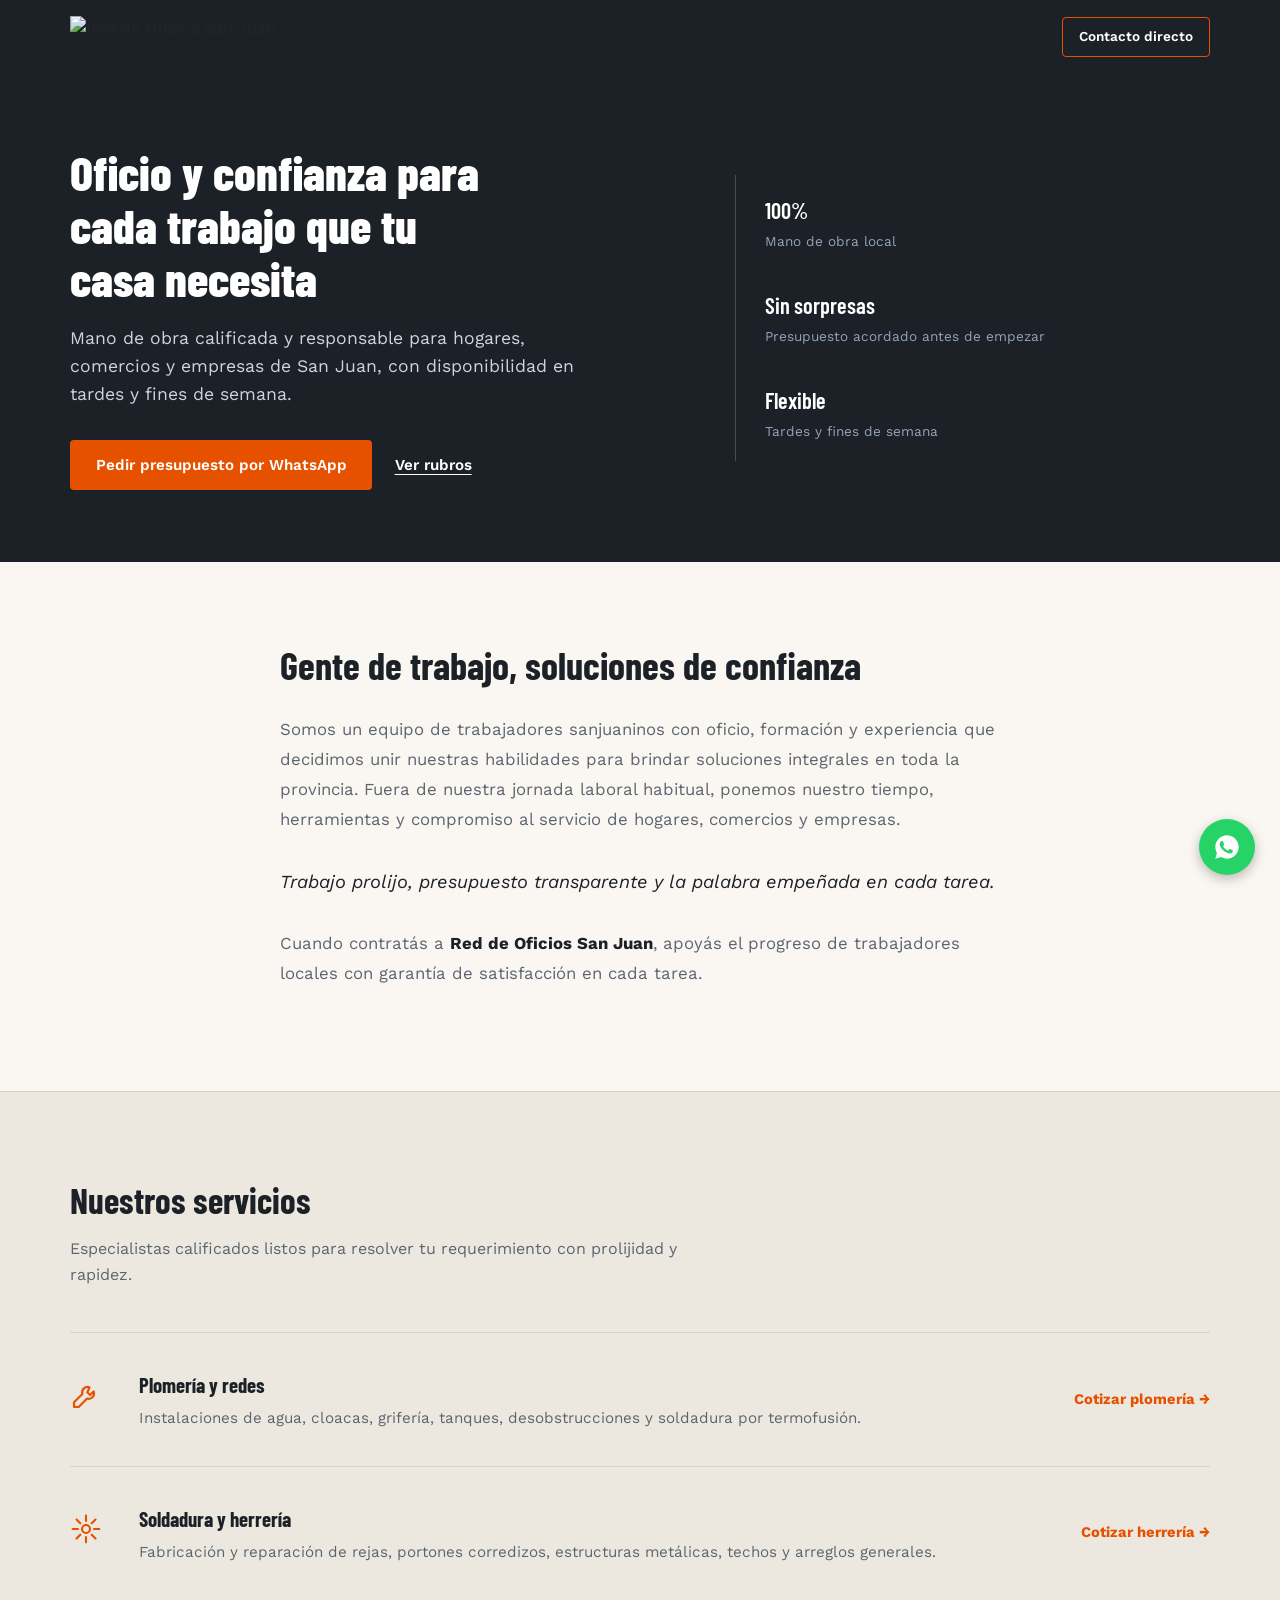
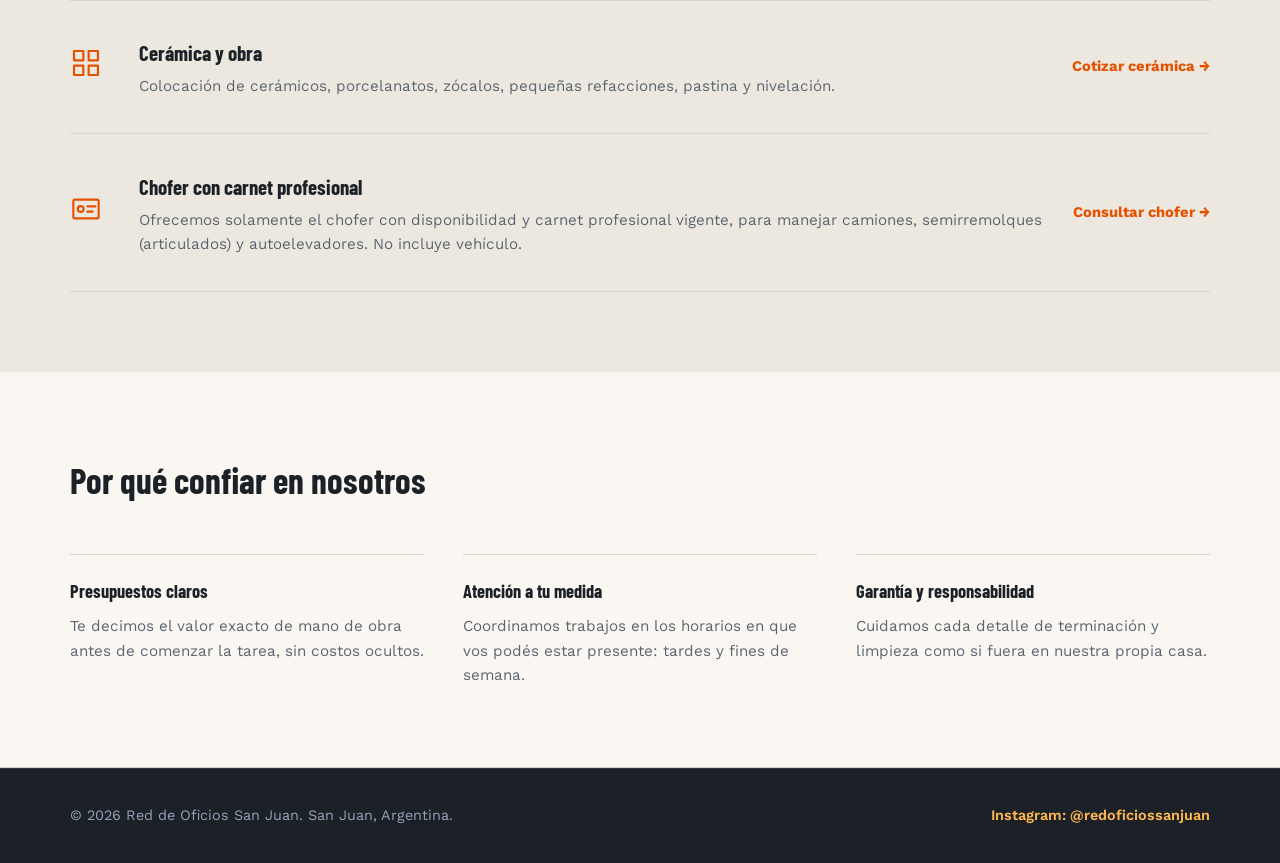
==== index.html @ 2b564579 "m12" ====
<!DOCTYPE html>
<html lang="es">
<head>
  <meta charset="UTF-8">
  <meta name="viewport" content="width=device-width, initial-scale=1.0">
  <title>Red de Oficios San Juan | Plomería, Soldadura, Cerámica y Choferes</title>
  <meta name="description" content="Cuadrilla de trabajadores calificados en San Juan: plomería, soldadura y herrería, colocación de cerámicos y choferes profesionales. Presupuesto claro, disponibilidad en tardes y fines de semana.">
  <link rel="canonical" href="https://www.redoficiossanjuan.com.ar/">

  <!-- Open Graph / vista previa al compartir -->
  <meta property="og:type" content="website">
  <meta property="og:locale" content="es_AR">
  <meta property="og:title" content="Red de Oficios San Juan">
  <meta property="og:description" content="Plomería, soldadura, cerámica y choferes profesionales en San Juan. Presupuesto claro y disponibilidad en tardes y fines de semana.">
  <meta property="og:image" content="https://www.redoficiossanjuan.com.ar/og-image.jpg">
  <meta property="og:url" content="https://www.redoficiossanjuan.com.ar/">
  <meta name="twitter:card" content="summary_large_image">
  <meta name="twitter:title" content="Red de Oficios San Juan">
  <meta name="twitter:description" content="Plomería, soldadura, cerámica y choferes profesionales en San Juan.">
  <meta name="twitter:image" content="https://www.redoficiossanjuan.com.ar/og-image.jpg">

  <!-- Favicon -->
  <link rel="icon" type="image/png" href="fotos/logo.png">

  <link rel="stylesheet" href="styles.css">
  <link rel="preconnect" href="https://fonts.googleapis.com">
  <link rel="preconnect" href="https://fonts.gstatic.com" crossorigin>
  <link href="https://fonts.googleapis.com/css2?family=Barlow+Condensed:wght@600;700;800;900&family=Work+Sans:wght@400;500;600;700&display=swap" rel="stylesheet">

  <script type="application/ld+json">
  {
    "@context": "https://schema.org",
    "@type": "LocalBusiness",
    "name": "Red de Oficios San Juan",
    "description": "Cuadrilla de trabajadores calificados: plomería, soldadura, cerámica y choferes profesionales.",
    "areaServed": "San Juan, Argentina",
    "telephone": "+5492640000000",
    "address": {
      "@type": "PostalAddress",
      "addressLocality": "San Juan",
      "addressCountry": "AR"
    },
    "openingHours": "Mo-Fr 14:00-20:00, Sa-Su 09:00-20:00",
    "sameAs": ["https://instagram.com/redoficiossanjuan"]
  }
  </script>
  <!-- Nota: dirección, teléfono y horarios de arriba son de ejemplo; reemplazar por los datos reales -->
</head>
<body>

  <a href="#contenido" class="skip-link">Saltar al contenido principal</a>

  <header class="navbar">
    <nav class="container nav-content" aria-label="Principal">
      <div class="brand">
        <img src="fotos/logo.png" alt="Red de Oficios San Juan" class="brand-logo">
      </div>
      <a href="https://wa.me/5492644636764?text=Hola,%20quisiera%20solicitar%20un%20presupuesto." class="btn btn-outline" target="_blank" rel="noopener noreferrer">Contacto directo</a>
    </nav>
  </header>

  <main id="contenido">

    <section class="hero">
      <div class="container hero-grid">
        <div class="hero-copy">
          <h1>Oficio y confianza para cada trabajo que tu casa necesita</h1>
          <p>Mano de obra calificada y responsable para hogares, comercios y empresas de San Juan, con disponibilidad en tardes y fines de semana.</p>
          <div class="hero-actions">
            <a href="https://wa.me/5492644636764?text=Hola,%20quisiera%20pedir%20un%20presupuesto." class="btn btn-primary" target="_blank" rel="noopener noreferrer">
              Pedir presupuesto por WhatsApp
            </a>
            <a href="#servicios" class="btn btn-secondary">Ver rubros</a>
          </div>
        </div>

        <div class="crew-plate" role="note" aria-label="Datos de la cuadrilla">
          <ul class="crew-plate-list">
            <li>
              <span class="plate-num">100%</span>
              <span class="plate-label">Mano de obra local</span>
            </li>
            <li>
              <span class="plate-num">Sin sorpresas</span>
              <span class="plate-label">Presupuesto acordado antes de empezar</span>
            </li>
            <li>
              <span class="plate-num">Flexible</span>
              <span class="plate-label">Tardes y fines de semana</span>
            </li>
          </ul>
        </div>
      </div>
    </section>

    <section class="about-section" id="nosotros">
      <div class="container about-container">
        <h2>Gente de trabajo, soluciones de confianza</h2>
        <div class="about-text">
          <p>
            Somos un equipo de trabajadores sanjuaninos con oficio, formación y experiencia que decidimos unir nuestras habilidades para brindar soluciones integrales en toda la provincia. Fuera de nuestra jornada laboral habitual, ponemos nuestro tiempo, herramientas y compromiso al servicio de hogares, comercios y empresas.
          </p>
          <blockquote>
            Trabajo prolijo, presupuesto transparente y la palabra empeñada en cada tarea.
          </blockquote>
          <p>
            Cuando contratás a <strong>Red de Oficios San Juan</strong>, apoyás el progreso de trabajadores locales con garantía de satisfacción en cada tarea.
          </p>
        </div>
      </div>
    </section>

    <section id="servicios" class="services-section">
      <div class="container">
        <div class="section-header">
          <h2>Nuestros servicios</h2>
          <p>Especialistas calificados listos para resolver tu requerimiento con prolijidad y rapidez.</p>
        </div>

        <div class="services-list">
          <article class="service-row">
            <div class="service-icon" aria-hidden="true">
              <svg viewBox="0 0 24 24" fill="none" stroke="currentColor" stroke-width="1.6" stroke-linecap="round" stroke-linejoin="round"><path d="M14.7 6.3a4 4 0 0 0-5.4 4.9L3 17.5V21h3.5l6.3-6.3a4 4 0 0 0 4.9-5.4l-2.7 2.7-2-2z"/></svg>
            </div>
            <div class="service-body">
              <h3>Plomería y redes</h3>
              <p>Instalaciones de agua, cloacas, grifería, tanques, desobstrucciones y soldadura por termofusión.</p>
            </div>
            <a href="https://wa.me/5492644880261?text=Hola,%20necesito%20un%20presupuesto%20de%20plomer%C3%ADa." class="card-link" target="_blank" rel="noopener noreferrer">Cotizar plomería →</a>
          </article>

          <article class="service-row">
            <div class="service-icon" aria-hidden="true">
              <svg viewBox="0 0 24 24" fill="none" stroke="currentColor" stroke-width="1.6" stroke-linecap="round" stroke-linejoin="round"><path d="M12 2v4M12 18v4M4.9 4.9l2.8 2.8M16.3 16.3l2.8 2.8M2 12h4M18 12h4M4.9 19.1l2.8-2.8M16.3 7.7l2.8-2.8"/><circle cx="12" cy="12" r="3"/></svg>
            </div>
            <div class="service-body">
              <h3>Soldadura y herrería</h3>
              <p>Fabricación y reparación de rejas, portones corredizos, estructuras metálicas, techos y arreglos generales.</p>
            </div>
            <a href="https://wa.me/5492645866757?text=Hola,%20necesito%20un%20presupuesto%20de%20soldadura." class="card-link" target="_blank" rel="noopener noreferrer">Cotizar herrería →</a>
          </article>

          <article class="service-row">
            <div class="service-icon" aria-hidden="true">
              <svg viewBox="0 0 24 24" fill="none" stroke="currentColor" stroke-width="1.6" stroke-linecap="round" stroke-linejoin="round"><rect x="3" y="3" width="7" height="7"/><rect x="14" y="3" width="7" height="7"/><rect x="3" y="14" width="7" height="7"/><rect x="14" y="14" width="7" height="7"/></svg>
            </div>
            <div class="service-body">
              <h3>Cerámica y obra</h3>
              <p>Colocación de cerámicos, porcelanatos, zócalos, pequeñas refacciones, pastina y nivelación.</p>
            </div>
            <a href="https://wa.me/5492645246793?text=Hola,%20necesito%20un%20presupuesto%20de%20cer%C3%A1mica/obra." class="card-link" target="_blank" rel="noopener noreferrer">Cotizar cerámica →</a>
          </article>

          <article class="service-row">
            <div class="service-icon" aria-hidden="true">
              <svg viewBox="0 0 24 24" fill="none" stroke="currentColor" stroke-width="1.6" stroke-linecap="round" stroke-linejoin="round"><rect x="2.5" y="5" width="19" height="14" rx="1.2"/><circle cx="8" cy="12" r="2.2"/><path d="M13 10h6M13 14h4"/></svg>
            </div>
            <div class="service-body">
              <h3>Chofer con carnet profesional</h3>
              <p>Ofrecemos solamente el chofer con disponibilidad y carnet profesional vigente, para manejar camiones, semirremolques (articulados) y autoelevadores. No incluye vehículo.</p>
            </div>
            <a href="https://wa.me/5492645246793?text=Hola,%20necesito%20un%20chofer%20profesional%20(cami%C3%B3n%2Fsemi%2Fautoelevador)." class="card-link" target="_blank" rel="noopener noreferrer">Consultar chofer →</a>
          </article>
        </div>
      </div>
    </section>

    <section class="features-section">
      <div class="container">
        <div class="section-header">
          <h2>Por qué confiar en nosotros</h2>
        </div>
        <div class="features-grid">
          <div class="feature-item">
            <h4>Presupuestos claros</h4>
            <p>Te decimos el valor exacto de mano de obra antes de comenzar la tarea, sin costos ocultos.</p>
          </div>
          <div class="feature-item">
            <h4>Atención a tu medida</h4>
            <p>Coordinamos trabajos en los horarios en que vos podés estar presente: tardes y fines de semana.</p>
          </div>
          <div class="feature-item">
            <h4>Garantía y responsabilidad</h4>
            <p>Cuidamos cada detalle de terminación y limpieza como si fuera en nuestra propia casa.</p>
          </div>
        </div>
      </div>
    </section>

  </main>

  <footer>
    <div class="container footer-content">
      <p>&copy; 2026 Red de Oficios San Juan. San Juan, Argentina.</p>
      <div class="social-links">
        <a href="https://instagram.com/redoficiossanjuan" target="_blank" rel="noopener noreferrer">Instagram: @redoficiossanjuan</a>
      </div>
    </div>
  </footer>

  <a href="https://wa.me/5492644636764?text=Hola,%20quisiera%20hacer%20una%20consulta." class="whatsapp-float" target="_blank" rel="noopener noreferrer" aria-label="Contacto por WhatsApp">
    <svg viewBox="0 0 24 24" fill="currentColor" aria-hidden="true"><path d="M12 2C6.48 2 2 6.48 2 12c0 1.85.5 3.58 1.36 5.07L2 22l5.1-1.33A9.94 9.94 0 0 0 12 22c5.52 0 10-4.48 10-10S17.52 2 12 2zm5.1 14.16c-.24.67-1.4 1.28-1.93 1.33-.5.05-1.02.24-3.4-.71-2.88-1.15-4.73-4.04-4.87-4.22-.14-.19-1.16-1.54-1.16-2.94 0-1.4.73-2.08 1-2.37.26-.28.57-.35.76-.35h.55c.18 0 .42-.02.64.5.24.58.82 2 .89 2.14.07.14.11.31.02.5-.09.18-.14.29-.27.45-.14.16-.29.36-.41.48-.14.14-.28.29-.12.57.16.28.72 1.2 1.55 1.95 1.07.97 1.96 1.27 2.24 1.41.28.14.44.12.6-.07.16-.19.68-.8.86-1.07.18-.28.36-.23.6-.14.24.09 1.55.74 1.82.87.27.14.44.2.5.31.07.12.07.66-.17 1.33z"/></svg>
  </a>

</body>
</html>
---- styles.css ----
/* ============================
   Sistema de diseño
   ============================ */
:root {
  --grafito: #1B2127;
  --acero: #3E5468;
  --piedra: #EDE8DF;
  --carton: #FAF7F2;
  --naranja: #E65100;
  --naranja-hover: #C24400;
  --oxido: #7A3624;
  --texto: #23262B;
  --texto-suave: #5B6570;
  --borde: #D9D3C8;

  --font-display: 'Barlow Condensed', system-ui, sans-serif;
  --font-body: 'Work Sans', system-ui, -apple-system, sans-serif;
}

/* Reseteo */
* { margin: 0; padding: 0; box-sizing: border-box; }

html { scroll-behavior: smooth; }

@media (prefers-reduced-motion: reduce) {
  html { scroll-behavior: auto; }
  * { animation-duration: 0.001ms !important; animation-iteration-count: 1 !important; transition-duration: 0.001ms !important; }
}

body {
  font-family: var(--font-body);
  background-color: var(--piedra);
  color: var(--texto);
  line-height: 1.6;
}

.container {
  width: 90%;
  max-width: 1140px;
  margin: 0 auto;
}

/* Accesibilidad: foco visible y skip-link */
a:focus-visible,
button:focus-visible {
  outline: 3px solid var(--naranja);
  outline-offset: 2px;
}

.skip-link {
  position: absolute;
  left: -999px;
  top: 0;
  background: var(--naranja);
  color: #fff;
  padding: 0.8rem 1.2rem;
  z-index: 1000;
  font-weight: 600;
  text-decoration: none;
}

.skip-link:focus {
  left: 1rem;
  top: 1rem;
}

/* ============================
   Navegación
   ============================ */
.navbar {
  background-color: var(--grafito);
  padding: 1rem 0;
  position: sticky;
  top: 0;
  z-index: 100;
}

.nav-content {
  display: flex;
  justify-content: space-between;
  align-items: center;
}

.brand {
  display: flex;
  align-items: center;
}

.brand-logo {
  height: 42px;
  width: auto;
  display: block;
}

/* Botones */
.btn {
  display: inline-block;
  padding: 0.8rem 1.6rem;
  border-radius: 4px;
  font-weight: 600;
  text-decoration: none;
  transition: background-color 0.2s ease, transform 0.1s ease;
  font-size: 0.95rem;
  font-family: var(--font-body);
}

.btn:active { transform: scale(0.98); }

.btn-primary {
  background-color: var(--naranja);
  color: #FFFFFF;
}
.btn-primary:hover { background-color: var(--naranja-hover); }

.btn-secondary {
  background-color: transparent;
  color: #FFFFFF;
  padding: 0.8rem 0.4rem;
  text-decoration: underline;
  text-underline-offset: 4px;
}
.btn-secondary:hover { color: #CBD5E1; }

.btn-outline {
  border: 1.5px solid var(--naranja);
  color: #FFFFFF;
  padding: 0.5rem 1rem;
  font-size: 0.85rem;
}
.btn-outline:hover { background-color: var(--naranja); }

/* ============================
   Hero
   ============================ */
.hero {
  background-color: var(--grafito);
  color: #FFFFFF;
  padding: 4.5rem 0;
}

.hero-grid {
  display: grid;
  grid-template-columns: 1.3fr 1fr;
  gap: 3rem;
  align-items: center;
}

.hero-copy {
  animation: subir 0.6s ease-out both;
}

@keyframes subir {
  from { opacity: 0; transform: translateY(14px); }
  to { opacity: 1; transform: translateY(0); }
}

.hero h1 {
  font-family: var(--font-display);
  font-size: 3rem;
  font-weight: 800;
  line-height: 1.1;
  margin-bottom: 1.2rem;
  max-width: 20ch;
}

.hero p {
  font-size: 1.1rem;
  color: #CBD5E1;
  max-width: 48ch;
  margin-bottom: 2rem;
}

.hero-actions {
  display: flex;
  gap: 1rem;
  flex-wrap: wrap;
}

/* Datos de la cuadrilla */
.crew-plate {
  padding-left: 1.8rem;
  border-left: 1px solid rgba(255,255,255,0.2);
}

.crew-plate-list {
  list-style: none;
}

.crew-plate-list li {
  padding: 1.1rem 0;
}

.plate-num {
  display: block;
  font-family: var(--font-display);
  font-size: 1.4rem;
  font-weight: 600;
  color: #FFFFFF;
}

.plate-label {
  display: block;
  font-size: 0.85rem;
  color: #94A3B8;
  margin-top: 0.15rem;
}

/* ============================
   Nosotros
   ============================ */
.about-section {
  background-color: var(--carton);
  padding: 5rem 0;
  border-bottom: 1px solid var(--borde);
}

.about-container {
  max-width: 720px;
}

.about-section h2 {
  font-family: var(--font-display);
  font-size: 2.4rem;
  color: var(--grafito);
  font-weight: 700;
  line-height: 1.2;
  margin-bottom: 1.6rem;
}

.about-text p {
  font-size: 1.05rem;
  color: var(--texto-suave);
  line-height: 1.8;
  margin-bottom: 1.4rem;
}

.about-text strong { color: var(--grafito); }

.about-text blockquote {
  margin: 2rem 0;
  font-size: 1.15rem;
  font-style: italic;
  color: var(--grafito);
  line-height: 1.6;
}

/* ============================
   Servicios (lista tipo orden de trabajo)
   ============================ */
.services-section { padding: 5rem 0; }

.section-header { margin-bottom: 2.8rem; max-width: 640px; }

.section-header h2 {
  font-family: var(--font-display);
  font-size: 2.2rem;
  color: var(--grafito);
  font-weight: 700;
  margin-bottom: 0.5rem;
}

.section-header p { color: var(--texto-suave); }

.services-list {
  border-top: 1px solid var(--borde);
}

.service-row {
  display: grid;
  grid-template-columns: 40px 1fr auto;
  gap: 1.8rem;
  align-items: center;
  padding: 2.2rem 0;
  border-bottom: 1px solid var(--borde);
}

.service-icon {
  width: 40px;
  height: 40px;
  color: var(--naranja);
}

.service-icon svg { width: 32px; height: 32px; }

.service-body h3 {
  font-family: var(--font-display);
  font-size: 1.3rem;
  font-weight: 700;
  color: var(--grafito);
  margin-bottom: 0.3rem;
}

.service-body p {
  font-size: 0.95rem;
  color: var(--texto-suave);
}

.card-link {
  color: var(--naranja);
  text-decoration: none;
  font-weight: 700;
  font-size: 0.92rem;
  white-space: nowrap;
}
.card-link:hover { text-decoration: underline; }

/* ============================
   Características
   ============================ */
.features-section {
  background-color: var(--carton);
  padding: 5rem 0;
  border-bottom: 1px solid var(--borde);
}

.features-grid {
  display: grid;
  grid-template-columns: repeat(auto-fit, minmax(260px, 1fr));
  gap: 2.4rem;
}

.feature-item { padding-top: 1.4rem; border-top: 1px solid var(--borde); }

.feature-item h4 {
  font-family: var(--font-display);
  color: var(--grafito);
  font-size: 1.15rem;
  font-weight: 700;
  margin-bottom: 0.5rem;
}

.feature-item p { color: var(--texto-suave); font-size: 0.95rem; }

/* ============================
   Footer
   ============================ */
footer {
  background-color: var(--grafito);
  color: #94A3B8;
  padding: 2.2rem 0;
  font-size: 0.9rem;
  border-top: 1px solid rgba(255,255,255,0.1);
}

.footer-content {
  display: flex;
  justify-content: space-between;
  align-items: center;
  flex-wrap: wrap;
  gap: 1rem;
}

.social-links a {
  color: #FFB74D;
  text-decoration: none;
  font-weight: 600;
}

/* ============================
   Botón flotante WhatsApp
   ============================ */
.whatsapp-float {
  position: fixed;
  bottom: 25px;
  right: 25px;
  background-color: #25D366;
  color: white;
  width: 56px;
  height: 56px;
  border-radius: 50%;
  display: flex;
  align-items: center;
  justify-content: center;
  box-shadow: 0 4px 12px rgba(0, 0, 0, 0.25);
  text-decoration: none;
  z-index: 999;
  transition: transform 0.2s ease;
}

.whatsapp-float svg { width: 28px; height: 28px; }

.whatsapp-float:hover { transform: scale(1.08); }

/* ============================
   Responsividad
   ============================ */
@media (max-width: 860px) {
  .hero-grid {
    grid-template-columns: 1fr;
  }
  .hero h1 { font-size: 2.3rem; max-width: none; }
  .service-row {
    grid-template-columns: 48px 1fr;
  }
  .card-link {
    grid-column: 2 / 3;
  }
}

@media (max-width: 480px) {
  .footer-content { flex-direction: column; text-align: center; }
}
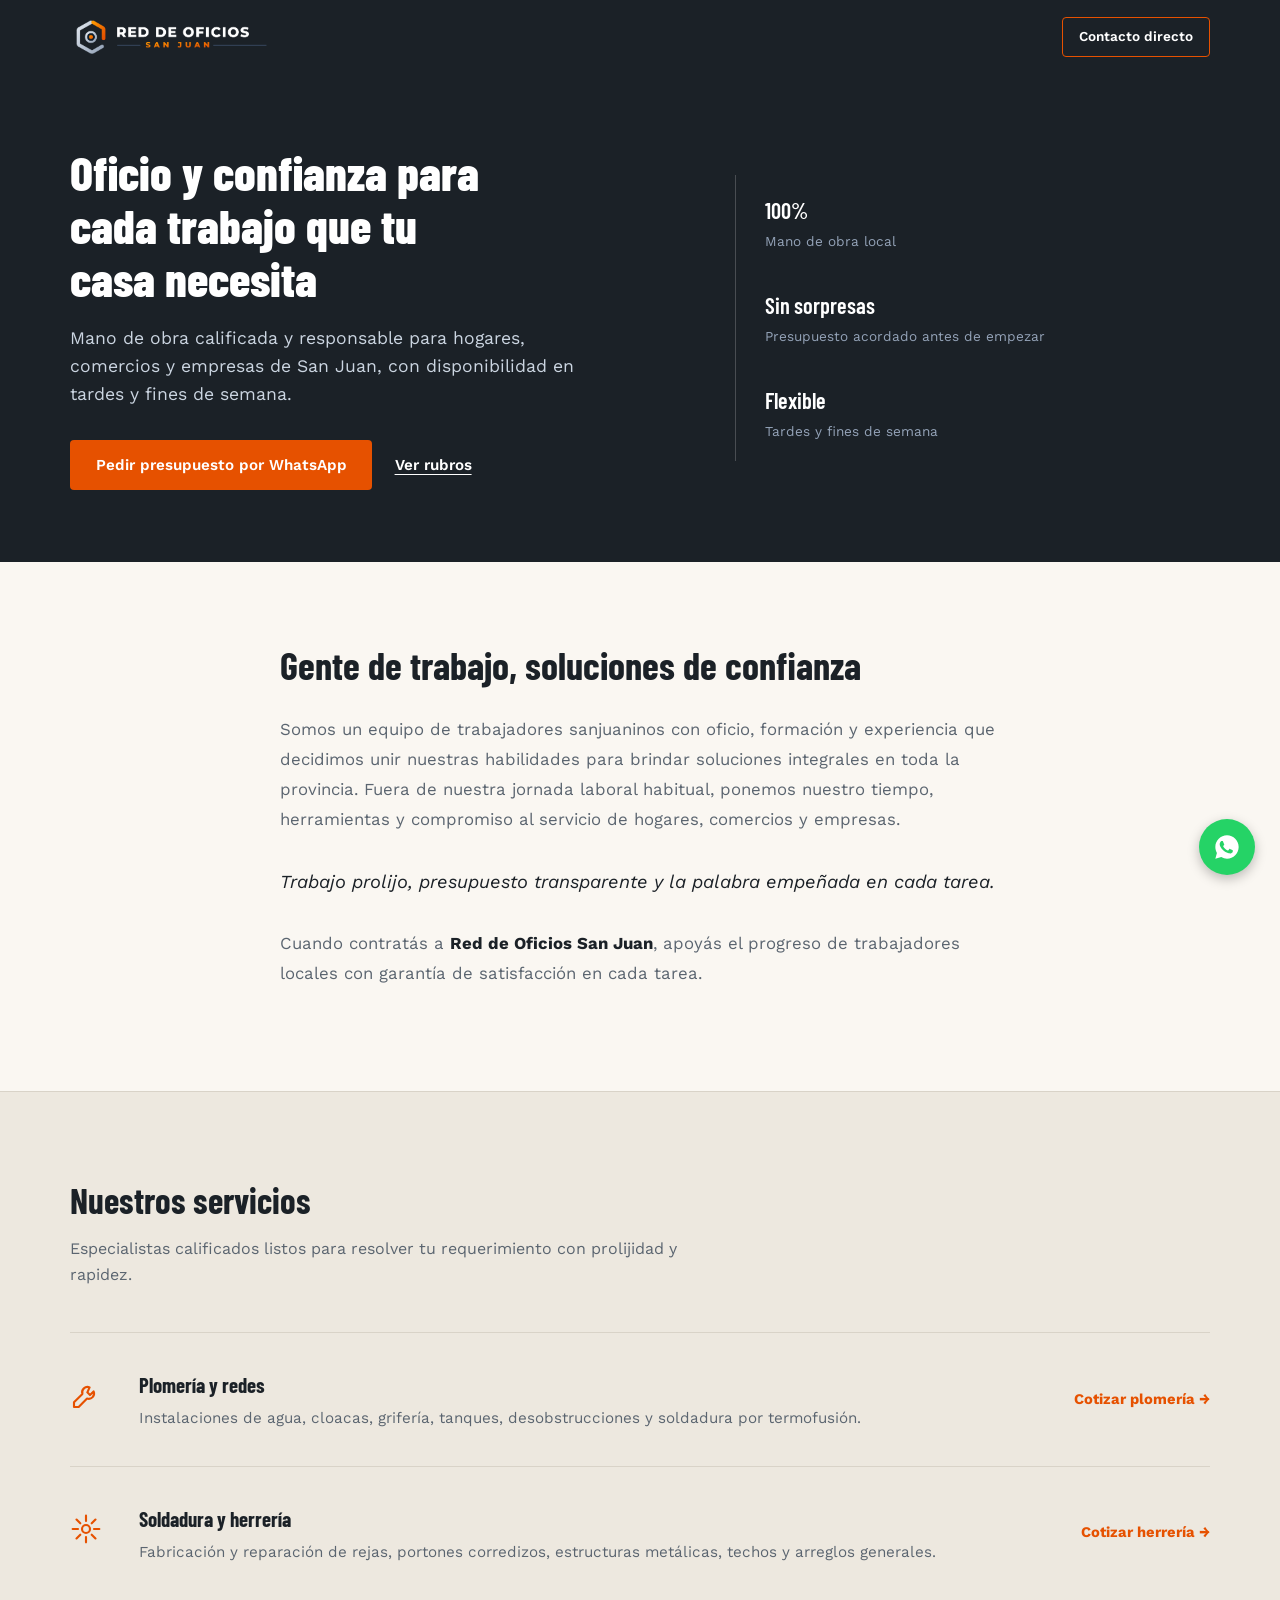
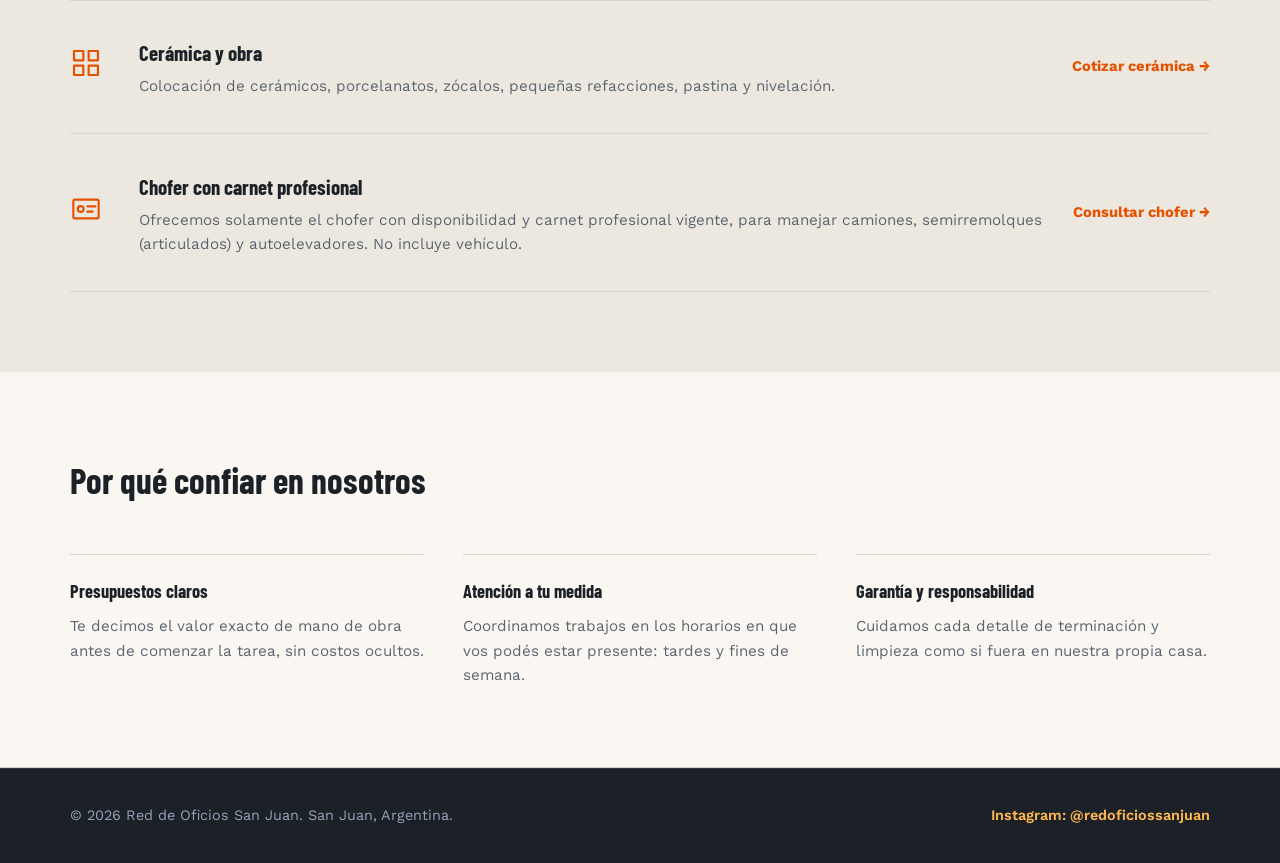
==== commit 4036c2c8: "m16" ====
--- a/index.html
+++ b/index.html
@@ -20,7 +20,7 @@
   <meta name="twitter:image" content="https://www.redoficiossanjuan.com.ar/og-image.jpg">
 
   <!-- Favicon -->
-  <link rel="icon" type="image/png" href="fotos/logo.png">
+  <link rel="icon" type="image/png" href="fotos/favicon.png">
 
   <link rel="stylesheet" href="styles.css">
   <link rel="preconnect" href="https://fonts.googleapis.com">
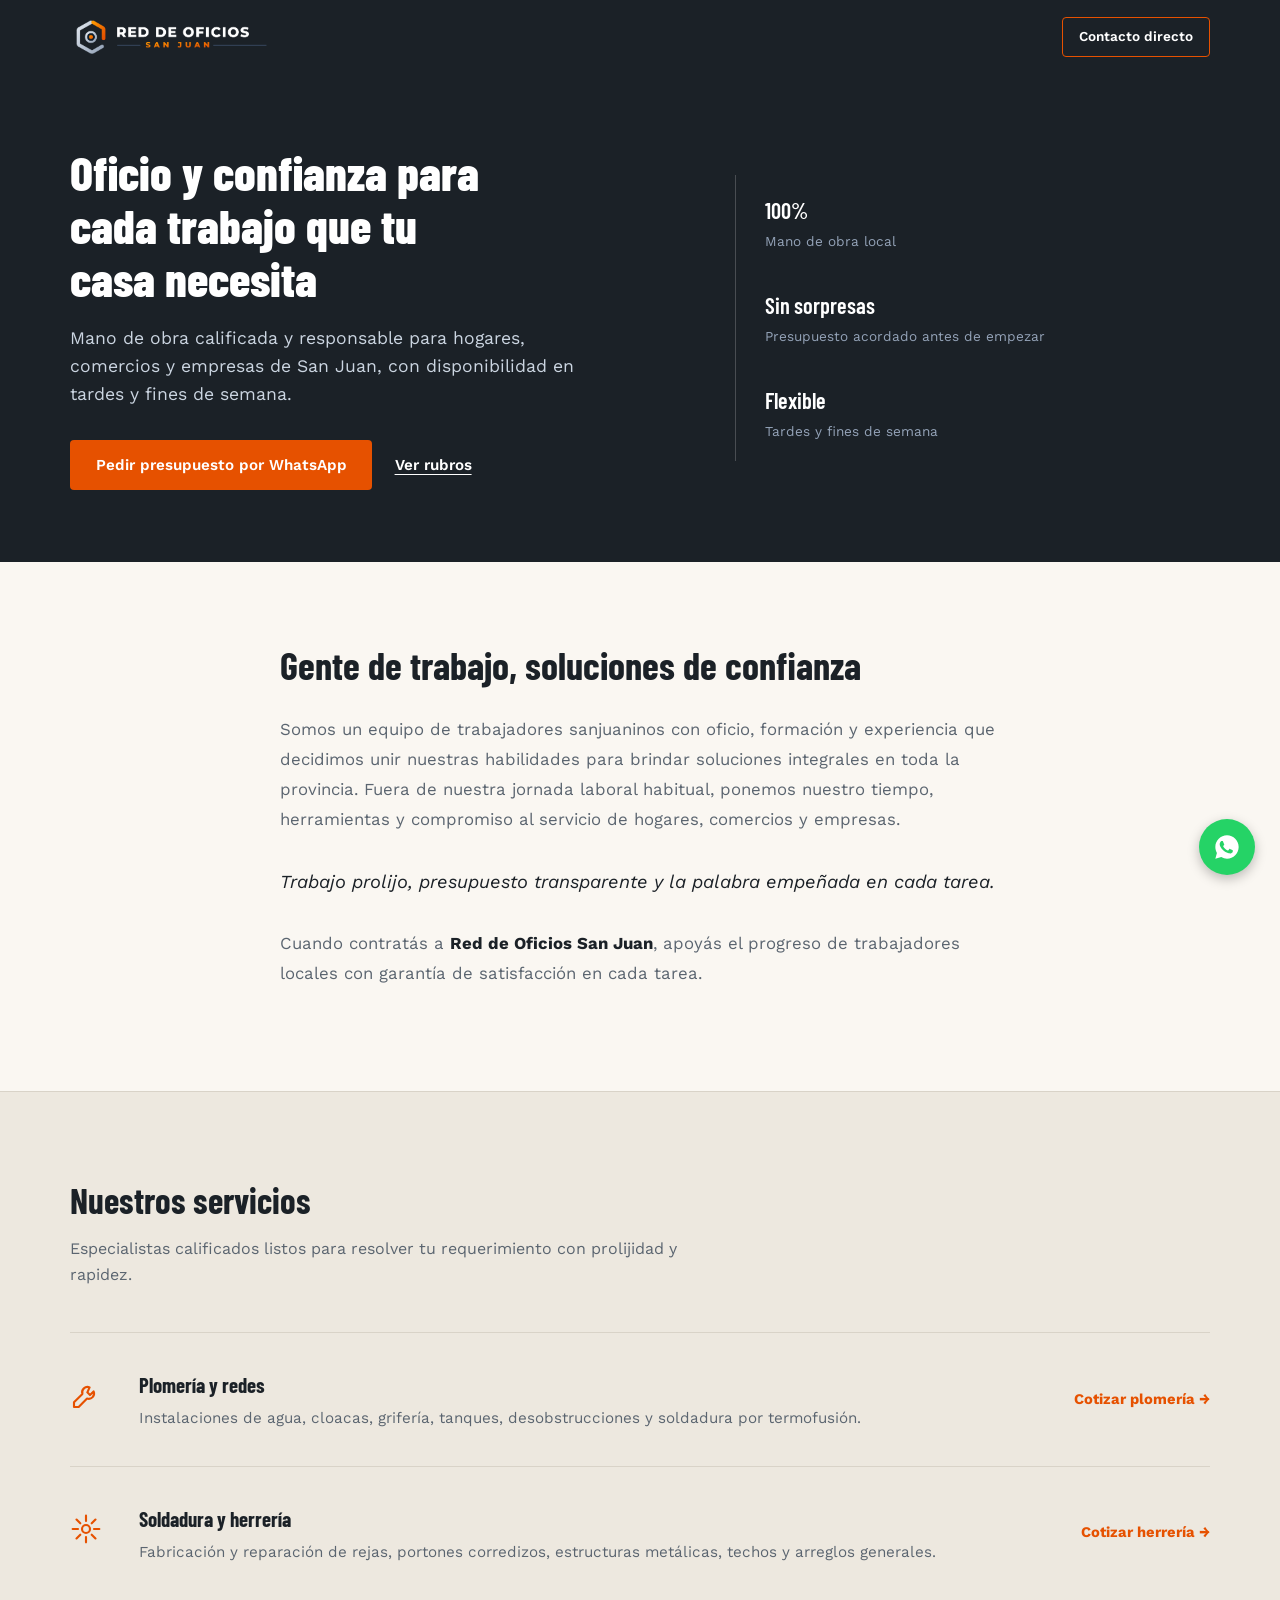
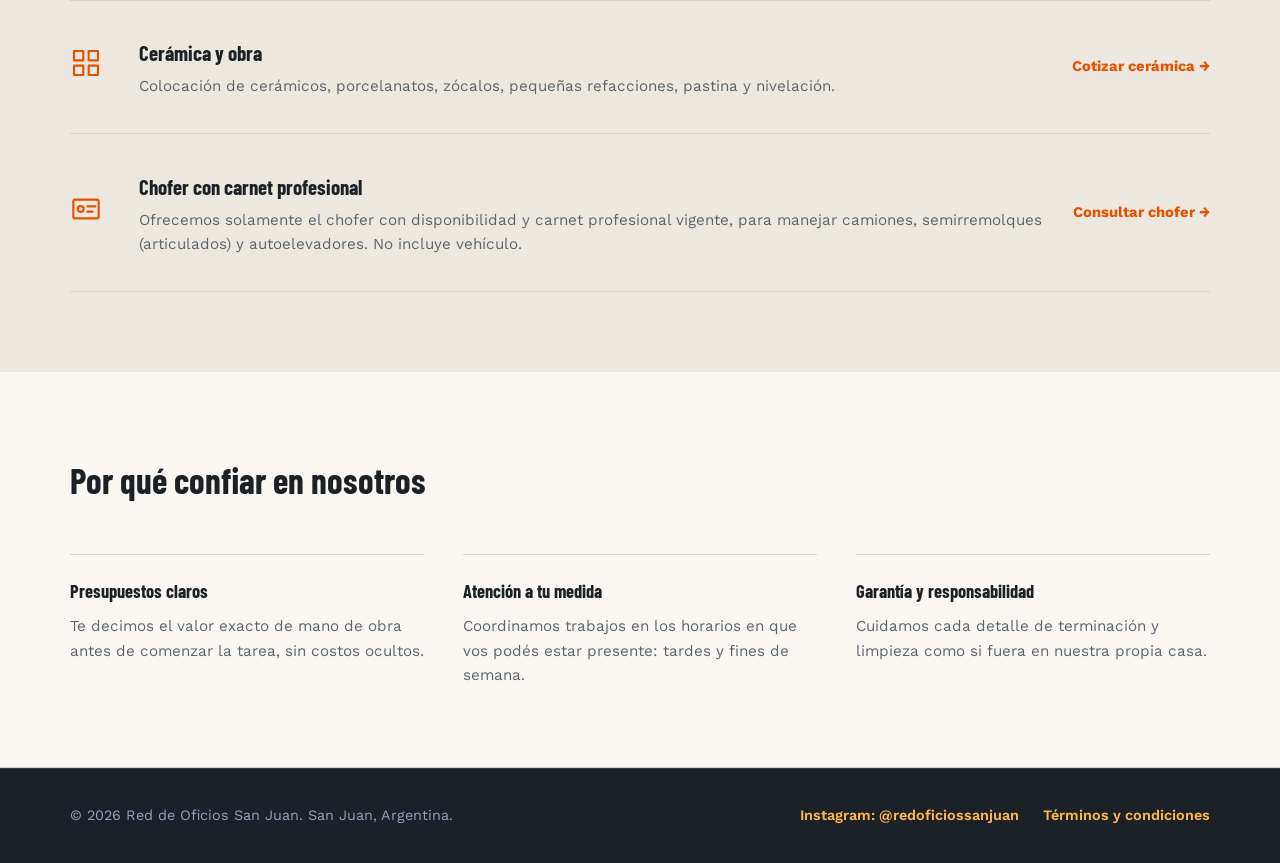
==== commit f6362760: "m18" ====
--- a/index.html
+++ b/index.html
@@ -1,6 +1,14 @@
 <!DOCTYPE html>
 <html lang="es">
 <head>
+  <!-- Google tag (gtag.js) -->
+  <script async src="https://www.googletagmanager.com/gtag/js?id=G-WRT2FJFDNN"></script>
+  <script>
+    window.dataLayer = window.dataLayer || [];
+    function gtag(){dataLayer.push(arguments);}
+    gtag('js', new Date());
+    gtag('config', 'G-WRT2FJFDNN');
+  </script>
   <meta charset="UTF-8">
   <meta name="viewport" content="width=device-width, initial-scale=1.0">
   <title>Red de Oficios San Juan | Plomería, Soldadura, Cerámica y Choferes</title>
@@ -34,14 +42,14 @@
     "name": "Red de Oficios San Juan",
     "description": "Cuadrilla de trabajadores calificados: plomería, soldadura, cerámica y choferes profesionales.",
     "areaServed": "San Juan, Argentina",
-    "telephone": "+5492640000000",
+    "telephone": "+5492644636764",
     "address": {
       "@type": "PostalAddress",
       "addressLocality": "San Juan",
       "addressCountry": "AR"
     },
     "openingHours": "Mo-Fr 14:00-20:00, Sa-Su 09:00-20:00",
-    "sameAs": ["https://instagram.com/redoficiossanjuan"]
+    "sameAs": ["https://instagram.com/reddeoficiossanjuan"]
   }
   </script>
   <!-- Nota: dirección, teléfono y horarios de arriba son de ejemplo; reemplazar por los datos reales -->
@@ -194,6 +202,7 @@
       <p>&copy; 2026 Red de Oficios San Juan. San Juan, Argentina.</p>
       <div class="social-links">
         <a href="https://instagram.com/redoficiossanjuan" target="_blank" rel="noopener noreferrer">Instagram: @redoficiossanjuan</a>
+        <a href="terminos.html">Términos y condiciones</a>
       </div>
     </div>
   </footer>
--- a/styles.css
+++ b/styles.css
@@ -350,6 +350,12 @@
   gap: 1rem;
 }
 
+.social-links {
+  display: flex;
+  gap: 1.5rem;
+  flex-wrap: wrap;
+}
+
 .social-links a {
   color: #FFB74D;
   text-decoration: none;
@@ -380,6 +386,47 @@
 .whatsapp-float svg { width: 28px; height: 28px; }
 
 .whatsapp-float:hover { transform: scale(1.08); }
+
+/* ============================
+   Página de Términos y Condiciones
+   ============================ */
+.legal-section {
+  padding: 4rem 0 5rem;
+}
+
+.legal-container {
+  max-width: 720px;
+}
+
+.legal-section h1 {
+  font-family: var(--font-display);
+  font-size: 2.3rem;
+  font-weight: 700;
+  color: var(--grafito);
+  margin-bottom: 2rem;
+}
+
+.legal-section h2 {
+  font-family: var(--font-display);
+  font-size: 1.4rem;
+  font-weight: 700;
+  color: var(--grafito);
+  margin-top: 2.2rem;
+  margin-bottom: 0.6rem;
+}
+
+.legal-section p {
+  font-size: 1rem;
+  color: var(--texto-suave);
+  line-height: 1.75;
+  margin-bottom: 0.8rem;
+}
+
+.legal-updated {
+  margin-top: 2.5rem;
+  font-size: 0.85rem;
+  color: var(--borde);
+}
 
 /* ============================
    Responsividad
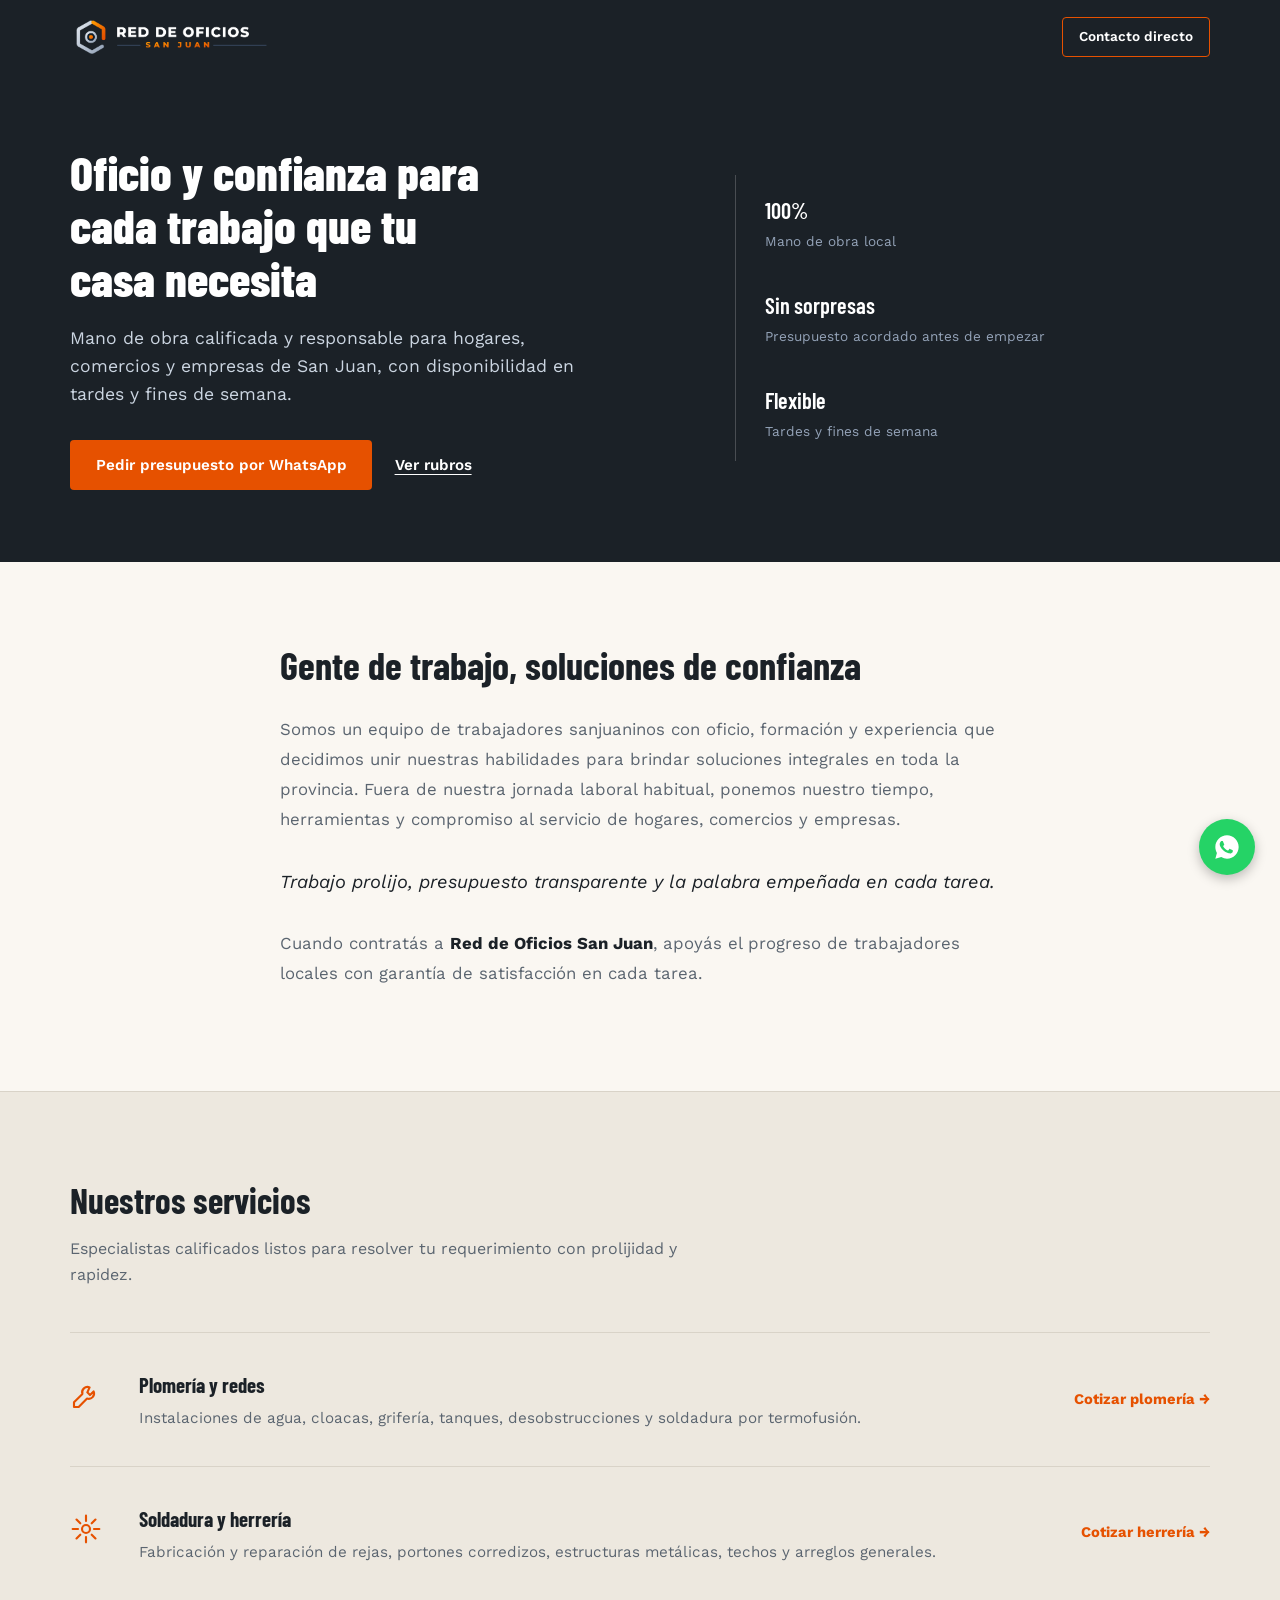
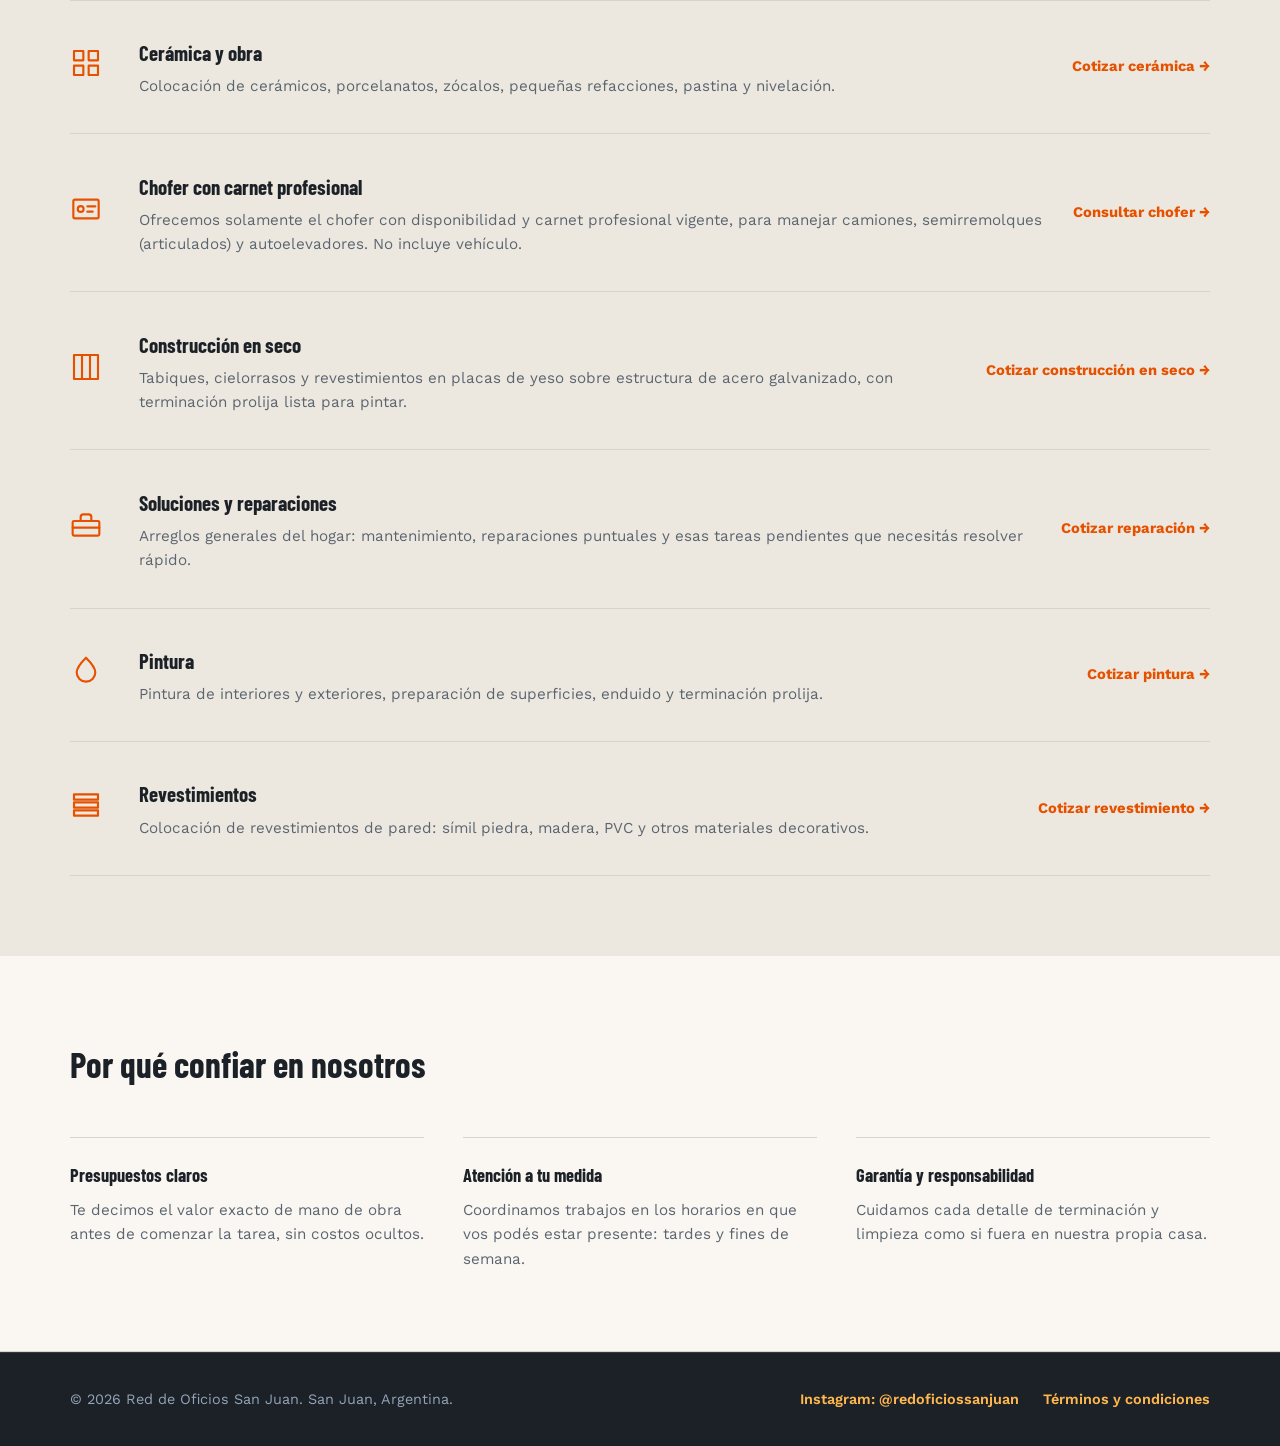
==== commit 3c2f10d7: "m20" ====
--- a/index.html
+++ b/index.html
@@ -169,6 +169,49 @@
             </div>
             <a href="https://wa.me/5492645246793?text=Hola,%20necesito%20un%20chofer%20profesional%20(cami%C3%B3n%2Fsemi%2Fautoelevador)." class="card-link" target="_blank" rel="noopener noreferrer">Consultar chofer →</a>
           </article>
+                    <article class="service-row">
+            <div class="service-icon" aria-hidden="true">
+              <svg viewBox="0 0 24 24" fill="none" stroke="currentColor" stroke-width="1.6" stroke-linecap="round" stroke-linejoin="round"><rect x="3" y="3" width="18" height="18"/><line x1="9" y1="3" x2="9" y2="21"/><line x1="15" y1="3" x2="15" y2="21"/></svg>
+            </div>
+            <div class="service-body">
+              <h3>Construcción en seco</h3>
+              <p>Tabiques, cielorrasos y revestimientos en placas de yeso sobre estructura de acero galvanizado, con terminación prolija lista para pintar.</p>
+            </div>
+            <a href="https://wa.me/5492645866757?text=Hola,%20necesito%20un%20presupuesto%20de%20construcci%C3%B3n%20en%20seco." class="card-link" target="_blank" rel="noopener noreferrer">Cotizar construcción en seco →</a>
+          </article>
+
+          <article class="service-row">
+            <div class="service-icon" aria-hidden="true">
+              <svg viewBox="0 0 24 24" fill="none" stroke="currentColor" stroke-width="1.6" stroke-linecap="round" stroke-linejoin="round"><rect x="2" y="9" width="20" height="11" rx="1"/><path d="M8 9V6a2 2 0 0 1 2-2h4a2 2 0 0 1 2 2v3"/><line x1="2" y1="14" x2="22" y2="14"/></svg>
+            </div>
+            <div class="service-body">
+              <h3>Soluciones y reparaciones</h3>
+              <p>Arreglos generales del hogar: mantenimiento, reparaciones puntuales y esas tareas pendientes que necesitás resolver rápido.</p>
+            </div>
+            <a href="https://wa.me/5492640000000?text=Hola,%20necesito%20un%20presupuesto%20de%20soluciones%20y%20reparaciones." class="card-link" target="_blank" rel="noopener noreferrer">Cotizar reparación →</a>
+          </article>
+
+          <article class="service-row">
+            <div class="service-icon" aria-hidden="true">
+              <svg viewBox="0 0 24 24" fill="none" stroke="currentColor" stroke-width="1.6" stroke-linecap="round" stroke-linejoin="round"><path d="M12 2C8 6 5 10 5 13a7 7 0 0 0 14 0c0-3-3-7-7-11z"/></svg>
+            </div>
+            <div class="service-body">
+              <h3>Pintura</h3>
+              <p>Pintura de interiores y exteriores, preparación de superficies, enduido y terminación prolija.</p>
+            </div>
+            <a href="https://wa.me/5492645866757?text=Hola,%20necesito%20un%20presupuesto%20de%20pintura." class="card-link" target="_blank" rel="noopener noreferrer">Cotizar pintura →</a>
+          </article>
+
+          <article class="service-row">
+            <div class="service-icon" aria-hidden="true">
+              <svg viewBox="0 0 24 24" fill="none" stroke="currentColor" stroke-width="1.6" stroke-linecap="round" stroke-linejoin="round"><rect x="3" y="4" width="18" height="4"/><rect x="3" y="10" width="18" height="4"/><rect x="3" y="16" width="18" height="4"/></svg>
+            </div>
+            <div class="service-body">
+              <h3>Revestimientos</h3>
+              <p>Colocación de revestimientos de pared: símil piedra, madera, PVC y otros materiales decorativos.</p>
+            </div>
+            <a href="https://wa.me/5492645246793?text=Hola,%20necesito%20un%20presupuesto%20de%20revestimientos." class="card-link" target="_blank" rel="noopener noreferrer">Cotizar revestimiento →</a>
+          </article>
         </div>
       </div>
     </section>
@@ -201,7 +244,7 @@
     <div class="container footer-content">
       <p>&copy; 2026 Red de Oficios San Juan. San Juan, Argentina.</p>
       <div class="social-links">
-        <a href="https://instagram.com/redoficiossanjuan" target="_blank" rel="noopener noreferrer">Instagram: @redoficiossanjuan</a>
+        <a href="https://instagram.com/reddeoficiossanjuan" target="_blank" rel="noopener noreferrer">Instagram: @redoficiossanjuan</a>
         <a href="terminos.html">Términos y condiciones</a>
       </div>
     </div>
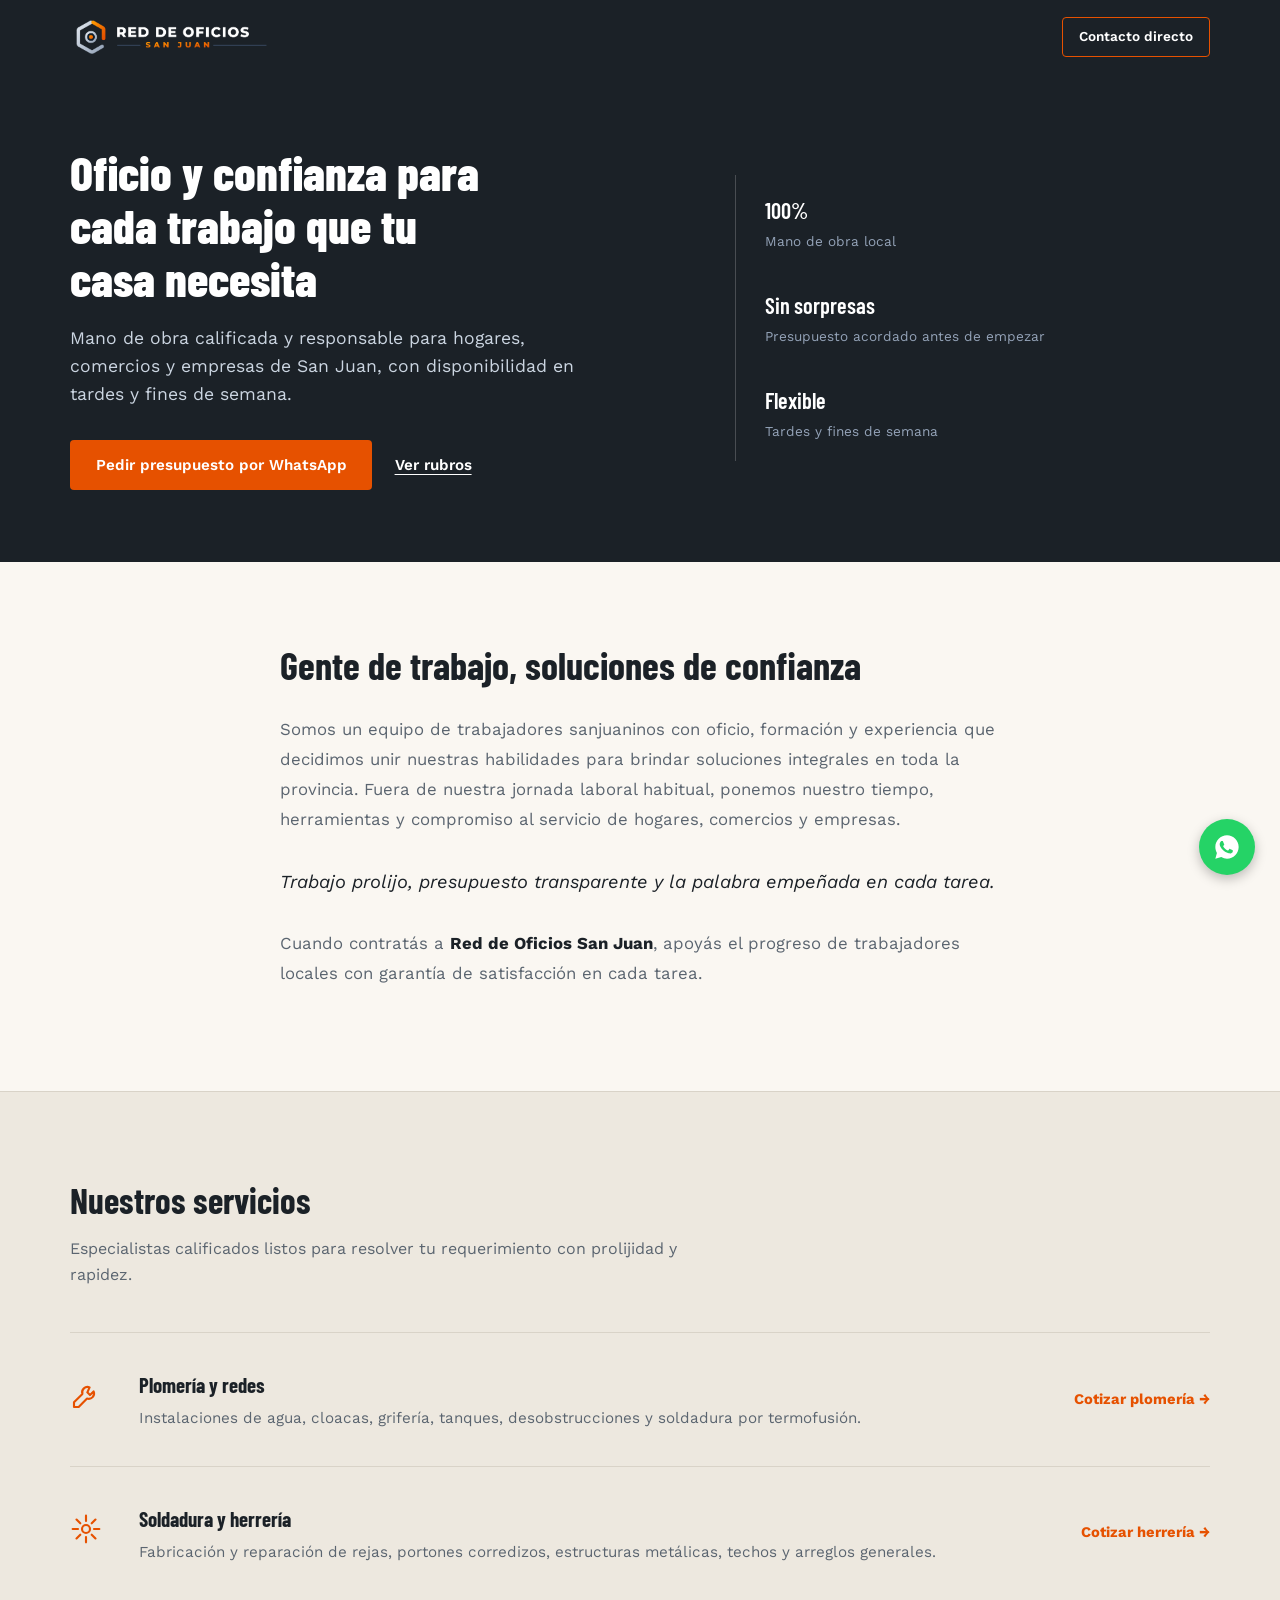
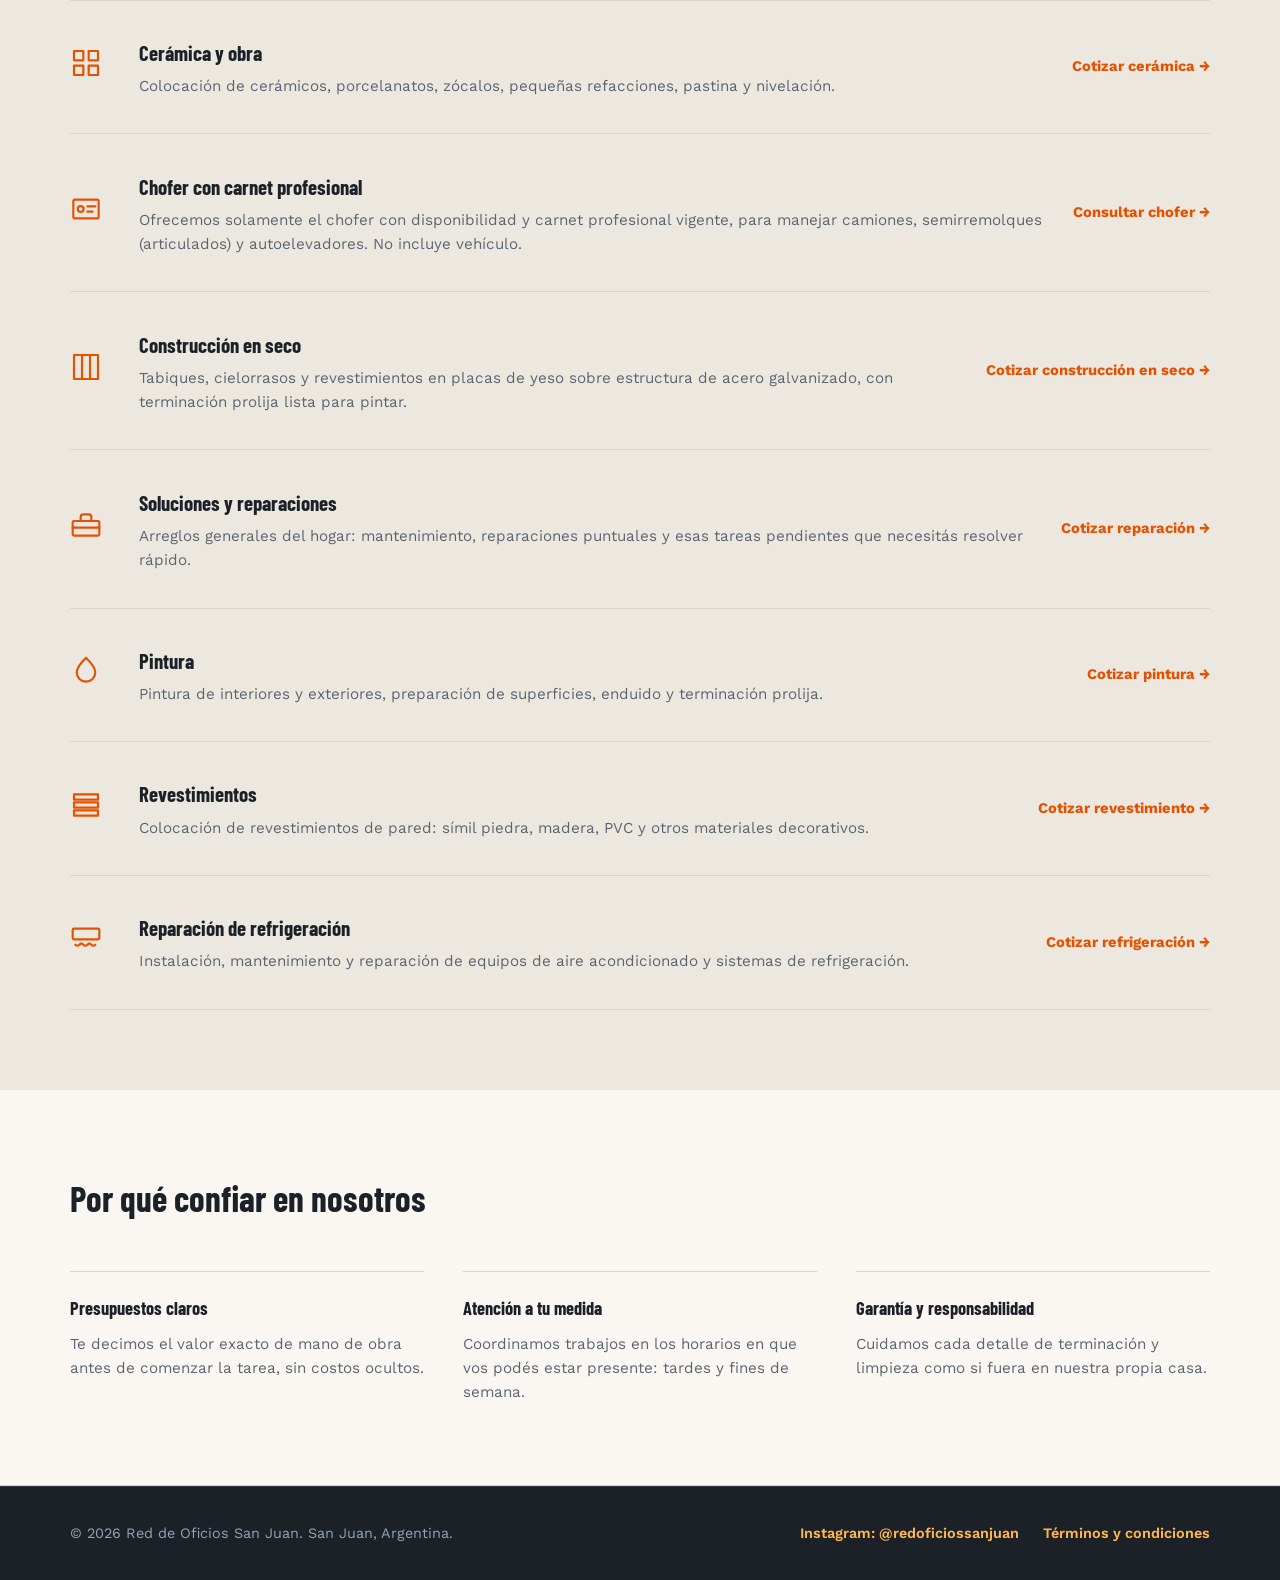
==== commit 9ec05691: "m21" ====
--- a/index.html
+++ b/index.html
@@ -169,7 +169,8 @@
             </div>
             <a href="https://wa.me/5492645246793?text=Hola,%20necesito%20un%20chofer%20profesional%20(cami%C3%B3n%2Fsemi%2Fautoelevador)." class="card-link" target="_blank" rel="noopener noreferrer">Consultar chofer →</a>
           </article>
-                    <article class="service-row">
+          
+          <article class="service-row">
             <div class="service-icon" aria-hidden="true">
               <svg viewBox="0 0 24 24" fill="none" stroke="currentColor" stroke-width="1.6" stroke-linecap="round" stroke-linejoin="round"><rect x="3" y="3" width="18" height="18"/><line x1="9" y1="3" x2="9" y2="21"/><line x1="15" y1="3" x2="15" y2="21"/></svg>
             </div>
@@ -211,6 +212,17 @@
               <p>Colocación de revestimientos de pared: símil piedra, madera, PVC y otros materiales decorativos.</p>
             </div>
             <a href="https://wa.me/5492645246793?text=Hola,%20necesito%20un%20presupuesto%20de%20revestimientos." class="card-link" target="_blank" rel="noopener noreferrer">Cotizar revestimiento →</a>
+          </article>
+          
+          <article class="service-row">
+            <div class="service-icon" aria-hidden="true">
+              <svg viewBox="0 0 24 24" fill="none" stroke="currentColor" stroke-width="1.6" stroke-linecap="round" stroke-linejoin="round"><rect x="2" y="5" width="20" height="8" rx="1"/><path d="M4 17c1 1 2 1 3 0s2-1 3 0 2 1 3 0 2-1 3 0 2 1 3 0"/></svg>
+            </div>
+            <div class="service-body">
+              <h3>Reparación de refrigeración</h3>
+              <p>Instalación, mantenimiento y reparación de equipos de aire acondicionado y sistemas de refrigeración.</p>
+            </div>
+            <a href="https://wa.me/5492644765718?text=Hola,%20necesito%20un%20presupuesto%20de%20reparaci%C3%B3n%20de%20aire%20acondicionado." class="card-link" target="_blank" rel="noopener noreferrer">Cotizar refrigeración →</a>
           </article>
         </div>
       </div>
